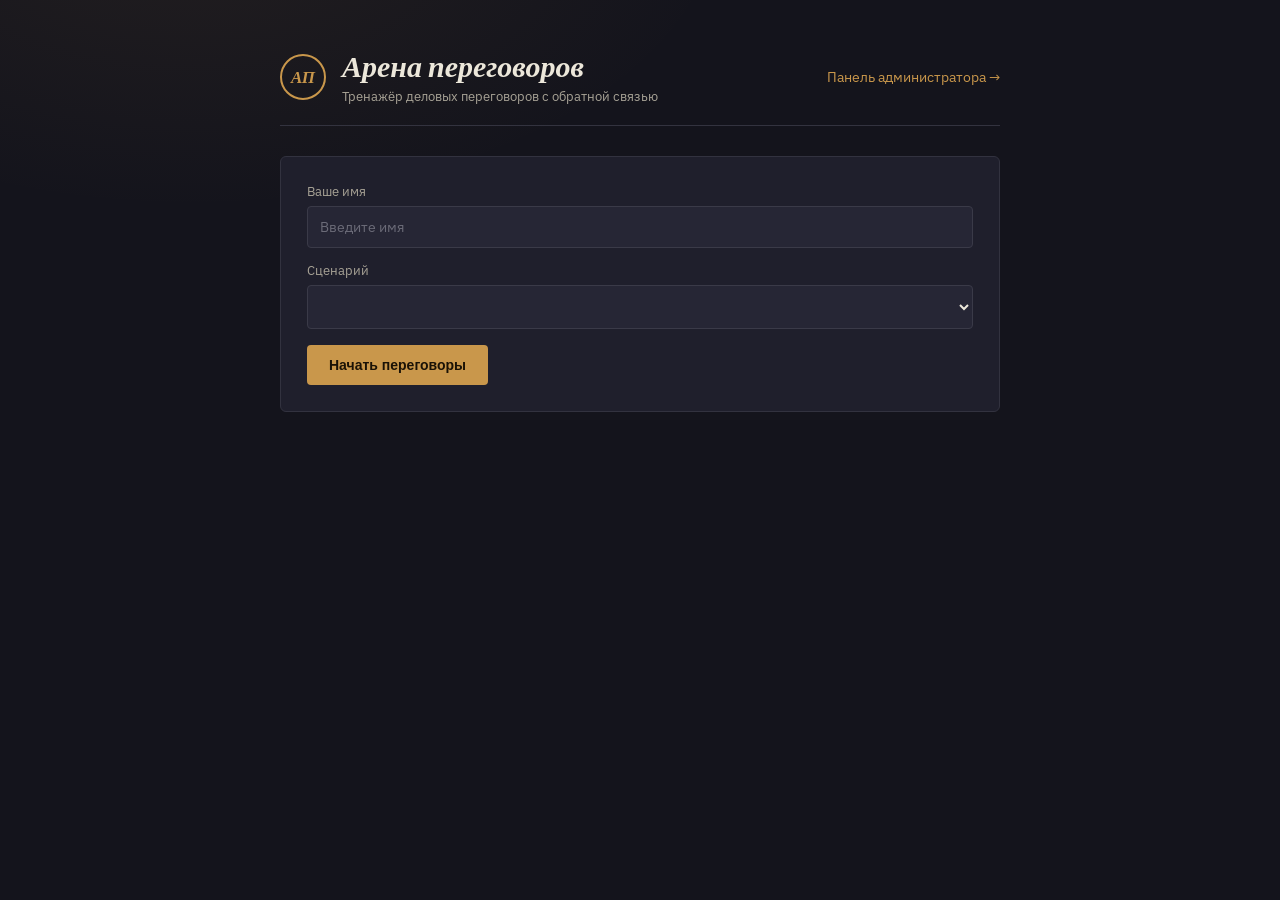
==== static/index.html @ c95e6e6b "fix: увеличен таймаут, retry, смягчены фильтры безопасности" ====
<!DOCTYPE html>
<html lang="ru">
<head>
<meta charset="UTF-8">
<meta name="viewport" content="width=device-width, initial-scale=1">
<title>Арена переговоров</title>
<link rel="stylesheet" href="/static/css/style.css">
</head>
<body>
<div class="container">
  <header class="top">
    <div class="brand-mark">АП</div>
    <div class="titles">
      <h1>Арена переговоров</h1>
      <div class="tagline">Тренажёр деловых переговоров с обратной связью</div>
    </div>
    <a class="nav-link" href="/admin">Панель администратора →</a>
  </header>

  <div class="card" id="setup-card">
    <label>Ваше имя</label>
    <input id="user-name" placeholder="Введите имя">
    <label>Сценарий</label>
    <select id="scenario-select"></select>
    <button id="start-btn">Начать переговоры</button>
  </div>

  <div class="card" id="chat-card" style="display:none">
    <div class="opponent-brief" id="opponent-brief"></div>
    <div class="tension-wrap">
      <div class="tension-label"><span>Градус переговоров</span><span id="tension-value">спокойно</span></div>
      <div class="tension-bar"><div class="tension-fill" id="tension-fill"></div></div>
    </div>
    <div class="chat-box" id="chat-box"></div>
    <div class="input-row">
      <input id="msg-input" placeholder="Ваша реплика...">
      <button id="send-btn">Отправить</button>
    </div>
    <button class="secondary" id="finish-btn">Завершить и получить разбор</button>
  </div>

  <div class="card feedback" id="feedback-card" style="display:none"></div>
</div>

<script src="/static/js/app.js"></script>
</body>
</html>
---- static/css/style.css ----
@import url('https://fonts.googleapis.com/css2?family=Fraunces:ital,wght@0,600;0,700;1,600&family=IBM+Plex+Sans:wght@400;500;600&display=swap');

* { box-sizing: border-box; }

:root {
  --ink: #14141c;
  --panel: #1f1f2c;
  --panel-2: #262635;
  --gold: #c9974b;
  --gold-deep: #a67632;
  --sage: #7c9473;
  --rust: #9c4a35;
  --paper: #ece7da;
  --paper-dim: #a8a396;
}

@media (prefers-reduced-motion: reduce) {
  * { animation: none !important; transition: none !important; }
}

body {
  margin: 0;
  font-family: 'IBM Plex Sans', system-ui, sans-serif;
  background:
    radial-gradient(900px 500px at 15% -10%, rgba(201,151,75,.08), transparent 60%),
    var(--ink);
  min-height: 100vh;
  color: var(--paper);
}

.container { max-width: 760px; margin: 0 auto; padding: 48px 20px 70px; }

header.top {
  margin-bottom: 30px;
  padding-bottom: 20px;
  border-bottom: 1px solid #33333f;
  display: flex;
  align-items: center;
  gap: 16px;
}

.brand-mark {
  width: 46px; height: 46px;
  flex-shrink: 0;
  border: 2px solid var(--gold);
  border-radius: 50%;
  display: flex; align-items: center; justify-content: center;
  font-family: 'Fraunces', serif;
  font-style: italic;
  font-weight: 700;
  font-size: 17px;
  color: var(--gold);
}

header.top .titles h1 {
  font-family: 'Fraunces', serif;
  font-weight: 700;
  font-style: italic;
  font-size: 30px;
  margin: 0 0 3px;
  color: var(--paper);
}
header.top .titles .tagline { font-size: 13px; color: var(--paper-dim); }
header.top a.nav-link { margin-left: auto; color: var(--gold); text-decoration: none; font-size: 14px; white-space: nowrap; }
header.top a.nav-link:hover { text-decoration: underline; }

.card {
  background: var(--panel);
  border: 1px solid #32323f;
  border-radius: 6px;
  padding: 26px;
  margin-bottom: 18px;
  animation: rise .35s ease both;
}
@keyframes rise {
  from { opacity: 0; transform: translateY(8px); }
  to   { opacity: 1; transform: translateY(0); }
}

label { display: block; font-size: 13px; color: var(--paper-dim); margin: 14px 0 6px; }
label:first-child { margin-top: 0; }

input, select, textarea {
  width: 100%;
  padding: 11px 12px;
  background: var(--panel-2);
  border: 1px solid #3a3a48;
  border-radius: 4px;
  font-size: 14px;
  font-family: inherit;
  color: var(--paper);
  transition: border-color .15s ease;
}
input::placeholder, textarea::placeholder { color: #6b6b78; }
input:focus, select:focus, textarea:focus { outline: none; border-color: var(--gold); }
textarea { resize: vertical; min-height: 64px; }

button {
  background: var(--gold);
  color: #1a1206;
  border: none;
  padding: 12px 22px;
  border-radius: 4px;
  font-size: 14px;
  font-weight: 600;
  cursor: pointer;
  margin-top: 16px;
  transition: background .15s ease, transform .1s ease;
}
button:hover { background: var(--gold-deep); }
button:active { transform: scale(.98); }
button.secondary { background: transparent; color: var(--paper-dim); border: 1px solid #3a3a48; }
button.secondary:hover { border-color: var(--gold); color: var(--gold); background: transparent; }
button:disabled { opacity: .4; cursor: not-allowed; }

.tension-wrap { margin-bottom: 16px; }
.tension-label { font-size: 12px; color: var(--paper-dim); margin-bottom: 6px; display: flex; justify-content: space-between; }
.tension-bar { height: 5px; background: var(--panel-2); border-radius: 3px; overflow: hidden; }
.tension-fill {
  height: 100%;
  width: 8%;
  background: linear-gradient(90deg, var(--sage), var(--gold), var(--rust));
  transition: width .5s ease;
}

.opponent-brief {
  display: flex;
  justify-content: space-between;
  align-items: baseline;
  font-size: 12px;
  color: var(--paper-dim);
  margin-bottom: 14px;
  padding-bottom: 10px;
  border-bottom: 1px dashed #34343f;
}
.opponent-brief b { color: var(--paper); font-weight: 500; }

.chat-box {
  display: flex;
  flex-direction: column;
  gap: 12px;
  max-height: 440px;
  overflow-y: auto;
  padding: 4px 10px 4px 2px;
  margin-bottom: 14px;
  scrollbar-width: thin;
  scrollbar-color: var(--gold-deep) transparent;
}
.chat-box::-webkit-scrollbar { width: 6px; }
.chat-box::-webkit-scrollbar-track { background: transparent; }
.chat-box::-webkit-scrollbar-thumb { background: var(--gold-deep); border-radius: 3px; }

.msg {
  max-width: 78%;
  padding: 12px 16px;
  line-height: 1.5;
  font-size: 14px;
  border-radius: 3px;
  animation: pop .2s ease both;
}
@keyframes pop {
  from { opacity: 0; transform: translateY(4px); }
  to   { opacity: 1; transform: translateY(0); }
}
.msg.opponent { align-self: flex-start; background: var(--panel-2); border-left: 3px solid var(--gold); color: var(--paper); }
.msg.user { align-self: flex-end; background: var(--gold); color: #1a1206; border-right: 3px solid var(--gold-deep); }

.input-row { display: flex; gap: 8px; }
.input-row input { flex: 1; }
.input-row button { margin-top: 0; }

@keyframes stamp {
  0%   { transform: scale(2.2) rotate(-8deg); opacity: 0; }
  55%  { transform: scale(0.9) rotate(-8deg); opacity: 1; }
  75%  { transform: scale(1.05) rotate(-8deg); }
  100% { transform: scale(1) rotate(-8deg); opacity: 0; }
}
.seal {
  position: fixed; top: 50%; left: 50%;
  width: 140px; height: 140px;
  margin: -70px 0 0 -70px;
  border: 4px solid var(--gold);
  border-radius: 50%;
  display: flex; align-items: center; justify-content: center;
  font-family: 'Fraunces', serif;
  font-style: italic; font-weight: 700; font-size: 16px;
  color: var(--gold);
  pointer-events: none;
  z-index: 99;
  animation: stamp .6s ease forwards;
}

.feedback h3 { font-family: 'Fraunces', serif; font-style: italic; font-weight: 600; font-size: 22px; margin-top: 0; color: var(--paper); }
.feedback p { line-height: 1.6; color: var(--paper-dim); }
.feedback p b { color: var(--paper); }

.score-list { display: flex; flex-direction: column; gap: 10px; margin: 18px 0 4px; }
.score-item .score-top { display: flex; justify-content: space-between; font-size: 13px; color: var(--paper-dim); margin-bottom: 4px; }
.score-item .score-top b { color: var(--gold); }
.score-track { height: 6px; background: var(--panel-2); border-radius: 3px; overflow: hidden; }
.score-track div {
  height: 100%;
  width: 0%;
  background: var(--gold);
  border-radius: 3px;
  transition: width .8s ease;
}

.scenario-item { border: 1px solid #32323f; border-radius: 4px; padding: 14px; margin-bottom: 10px; background: var(--panel-2); }
.scenario-item h4 { margin: 0 0 6px; font-family: 'Fraunces', serif; font-weight: 600; font-size: 17px; color: var(--paper); }
.scenario-item .meta { font-size: 12px; color: var(--paper-dim); margin-bottom: 8px; }
.scenario-item .desc { color: var(--paper-dim); font-size: 14px; line-height: 1.5; }

.empty-state { color: var(--paper-dim); font-size: 14px; padding: 12px 0; }
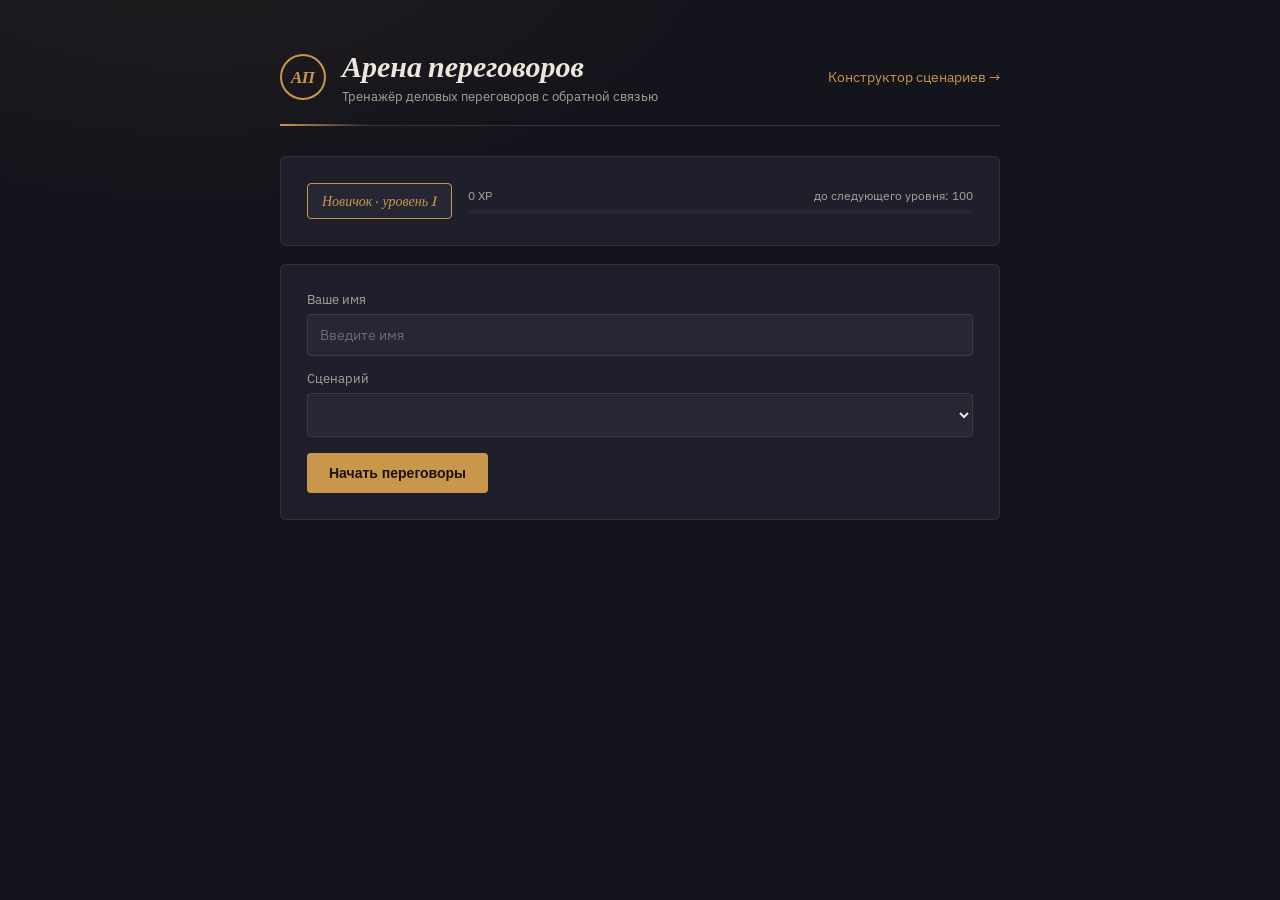
==== commit f4c394c5: "feat: сиды сценариев, конструктор вместо админки, редизайн с анимациями, typing-индикатор, конфетти" ====
--- a/static/index.html
+++ b/static/index.html
@@ -14,10 +14,20 @@
       <h1>Арена переговоров</h1>
       <div class="tagline">Тренажёр деловых переговоров с обратной связью</div>
     </div>
-    <a class="nav-link" href="/admin">Панель администратора →</a>
+    <a class="nav-link" href="/admin">Конструктор сценариев →</a>
   </header>
 
-  <div class="card" id="setup-card">
+  <div class="card" id="rank-card">
+    <div class="rank-row">
+      <div class="rank-badge" id="rank-badge">Новичок</div>
+      <div class="rank-progress">
+        <div class="rank-xp-label"><span id="rank-xp-text">0 XP</span><span id="rank-next-text">до следующего уровня: 100</span></div>
+        <div class="rank-bar"><div class="rank-fill" id="rank-fill"></div></div>
+      </div>
+    </div>
+  </div>
+
+  <div class="card fade-in" id="setup-card">
     <label>Ваше имя</label>
     <input id="user-name" placeholder="Введите имя">
     <label>Сценарий</label>
@@ -25,13 +35,23 @@
     <button id="start-btn">Начать переговоры</button>
   </div>
 
-  <div class="card" id="chat-card" style="display:none">
-    <div class="opponent-brief" id="opponent-brief"></div>
+  <div class="card fade-in" id="chat-card" style="display:none">
+    <div class="opponent-brief">
+      <div id="opponent-brief-text"></div>
+      <span class="mood-face" id="mood-face">🙂</span>
+    </div>
     <div class="tension-wrap">
-      <div class="tension-label"><span>Градус переговоров</span><span id="tension-value">спокойно</span></div>
+      <div class="tension-label">
+        <span>Градус переговоров</span>
+        <span id="round-score">Очки раунда: 0</span>
+        <span id="tension-value">спокойно</span>
+      </div>
       <div class="tension-bar"><div class="tension-fill" id="tension-fill"></div></div>
     </div>
     <div class="chat-box" id="chat-box"></div>
+    <div class="typing-row" id="typing-row" style="display:none">
+      <span class="dot"></span><span class="dot"></span><span class="dot"></span>
+    </div>
     <div class="input-row">
       <input id="msg-input" placeholder="Ваша реплика...">
       <button id="send-btn">Отправить</button>
@@ -39,9 +59,10 @@
     <button class="secondary" id="finish-btn">Завершить и получить разбор</button>
   </div>
 
-  <div class="card feedback" id="feedback-card" style="display:none"></div>
+  <div class="card feedback fade-in" id="feedback-card" style="display:none"></div>
 </div>
 
+<div class="confetti-layer" id="confetti-layer"></div>
 <script src="/static/js/app.js"></script>
 </body>
 </html>
--- a/static/css/style.css
+++ b/static/css/style.css
@@ -34,9 +34,17 @@
   margin-bottom: 30px;
   padding-bottom: 20px;
   border-bottom: 1px solid #33333f;
+  position: relative;
   display: flex;
   align-items: center;
   gap: 16px;
+}
+header.top::after {
+  content: "";
+  position: absolute;
+  bottom: -1px; left: 0;
+  width: 90px; height: 2px;
+  background: linear-gradient(90deg, var(--gold), transparent);
 }
 
 .brand-mark {
@@ -71,7 +79,9 @@
   padding: 26px;
   margin-bottom: 18px;
   animation: rise .35s ease both;
-}
+  transition: border-color .2s ease;
+}
+.card:hover { border-color: #3d3d4c; }
 @keyframes rise {
   from { opacity: 0; transform: translateY(8px); }
   to   { opacity: 1; transform: translateY(0); }
@@ -89,10 +99,10 @@
   font-size: 14px;
   font-family: inherit;
   color: var(--paper);
-  transition: border-color .15s ease;
+  transition: border-color .15s ease, box-shadow .15s ease;
 }
 input::placeholder, textarea::placeholder { color: #6b6b78; }
-input:focus, select:focus, textarea:focus { outline: none; border-color: var(--gold); }
+input:focus, select:focus, textarea:focus { outline: none; border-color: var(--gold); box-shadow: 0 0 0 3px rgba(201,151,75,.15); }
 textarea { resize: vertical; min-height: 64px; }
 
 button {
@@ -105,16 +115,38 @@
   font-weight: 600;
   cursor: pointer;
   margin-top: 16px;
-  transition: background .15s ease, transform .1s ease;
-}
-button:hover { background: var(--gold-deep); }
-button:active { transform: scale(.98); }
-button.secondary { background: transparent; color: var(--paper-dim); border: 1px solid #3a3a48; }
-button.secondary:hover { border-color: var(--gold); color: var(--gold); background: transparent; }
+  transition: background .15s ease, transform .1s ease, box-shadow .15s ease;
+}
+button:hover { background: var(--gold-deep); box-shadow: 0 4px 14px rgba(201,151,75,.25); }
+button:active { transform: scale(.97); }
+button.secondary { background: transparent; color: var(--paper-dim); border: 1px solid #3a3a48; box-shadow: none; }
+button.secondary:hover { border-color: var(--gold); color: var(--gold); background: transparent; box-shadow: none; }
 button:disabled { opacity: .4; cursor: not-allowed; }
 
+.fade-in { animation: rise .35s ease both; }
+
+.rank-row { display: flex; align-items: center; gap: 16px; }
+.rank-badge {
+  flex-shrink: 0;
+  background: var(--panel-2);
+  border: 1px solid var(--gold);
+  color: var(--gold);
+  padding: 8px 14px;
+  border-radius: 4px;
+  font-family: 'Fraunces', serif;
+  font-style: italic;
+  font-size: 14px;
+  white-space: nowrap;
+}
+.rank-progress { flex: 1; }
+.rank-xp-label { display: flex; justify-content: space-between; font-size: 12px; color: var(--paper-dim); margin-bottom: 6px; }
+.rank-bar { height: 5px; background: var(--panel-2); border-radius: 3px; overflow: hidden; }
+.rank-fill { height: 100%; background: var(--gold); border-radius: 3px; transition: width .6s ease; }
+
+.mood-face { font-size: 20px; transition: transform .2s ease; }
+
 .tension-wrap { margin-bottom: 16px; }
-.tension-label { font-size: 12px; color: var(--paper-dim); margin-bottom: 6px; display: flex; justify-content: space-between; }
+.tension-label { display: flex; justify-content: space-between; gap: 12px; font-size: 12px; color: var(--paper-dim); margin-bottom: 6px; }
 .tension-bar { height: 5px; background: var(--panel-2); border-radius: 3px; overflow: hidden; }
 .tension-fill {
   height: 100%;
@@ -142,7 +174,7 @@
   max-height: 440px;
   overflow-y: auto;
   padding: 4px 10px 4px 2px;
-  margin-bottom: 14px;
+  margin-bottom: 6px;
   scrollbar-width: thin;
   scrollbar-color: var(--gold-deep) transparent;
 }
@@ -164,6 +196,16 @@
 }
 .msg.opponent { align-self: flex-start; background: var(--panel-2); border-left: 3px solid var(--gold); color: var(--paper); }
 .msg.user { align-self: flex-end; background: var(--gold); color: #1a1206; border-right: 3px solid var(--gold-deep); }
+
+.typing-row { display: flex; gap: 5px; padding: 4px 2px 12px; align-items: center; }
+.typing-row .dot {
+  width: 6px; height: 6px; border-radius: 50%;
+  background: var(--gold);
+  animation: bounce 1s infinite ease-in-out;
+}
+.typing-row .dot:nth-child(2) { animation-delay: .15s; }
+.typing-row .dot:nth-child(3) { animation-delay: .3s; }
+@keyframes bounce { 0%, 60%, 100% { transform: translateY(0); opacity: .4; } 30% { transform: translateY(-4px); opacity: 1; } }
 
 .input-row { display: flex; gap: 8px; }
 .input-row input { flex: 1; }
@@ -194,6 +236,29 @@
 .feedback p { line-height: 1.6; color: var(--paper-dim); }
 .feedback p b { color: var(--paper); }
 
+.deal-outcome {
+  background: var(--panel-2);
+  border-left: 3px solid var(--gold);
+  border-radius: 4px;
+  padding: 14px 16px;
+  margin-bottom: 16px;
+}
+.deal-outcome b { color: var(--gold); font-size: 15px; display: block; margin-bottom: 4px; }
+.deal-outcome div { color: var(--paper-dim); font-size: 14px; line-height: 1.5; }
+
+.xp-gain {
+  display: inline-block;
+  background: var(--panel-2);
+  border: 1px solid var(--gold);
+  color: var(--gold);
+  padding: 6px 14px;
+  border-radius: 4px;
+  font-size: 13px;
+  font-weight: 600;
+  margin-bottom: 14px;
+}
+.level-up { margin-left: 8px; color: var(--paper); animation: pop .4s ease; }
+
 .score-list { display: flex; flex-direction: column; gap: 10px; margin: 18px 0 4px; }
 .score-item .score-top { display: flex; justify-content: space-between; font-size: 13px; color: var(--paper-dim); margin-bottom: 4px; }
 .score-item .score-top b { color: var(--gold); }
@@ -206,9 +271,29 @@
   transition: width .8s ease;
 }
 
-.scenario-item { border: 1px solid #32323f; border-radius: 4px; padding: 14px; margin-bottom: 10px; background: var(--panel-2); }
+.scenario-item {
+  border: 1px solid #32323f;
+  border-radius: 4px;
+  padding: 14px;
+  margin-bottom: 10px;
+  background: var(--panel-2);
+  transition: transform .15s ease, border-color .15s ease;
+}
+.scenario-item:hover { transform: translateX(2px); border-color: var(--gold); }
 .scenario-item h4 { margin: 0 0 6px; font-family: 'Fraunces', serif; font-weight: 600; font-size: 17px; color: var(--paper); }
 .scenario-item .meta { font-size: 12px; color: var(--paper-dim); margin-bottom: 8px; }
 .scenario-item .desc { color: var(--paper-dim); font-size: 14px; line-height: 1.5; }
 
-.empty-state { color: var(--paper-dim); font-size: 14px; padding: 12px 0; }+.empty-state { color: var(--paper-dim); font-size: 14px; padding: 12px 0; }
+
+.confetti-layer { position: fixed; inset: 0; pointer-events: none; z-index: 999; overflow: hidden; }
+.confetti-piece {
+  position: absolute;
+  top: -10px;
+  width: 8px; height: 8px;
+  background: var(--gold);
+  animation: fall 1.4s ease-in forwards;
+}
+@keyframes fall {
+  to { transform: translateY(110vh) rotate(360deg); opacity: 0; }
+}
